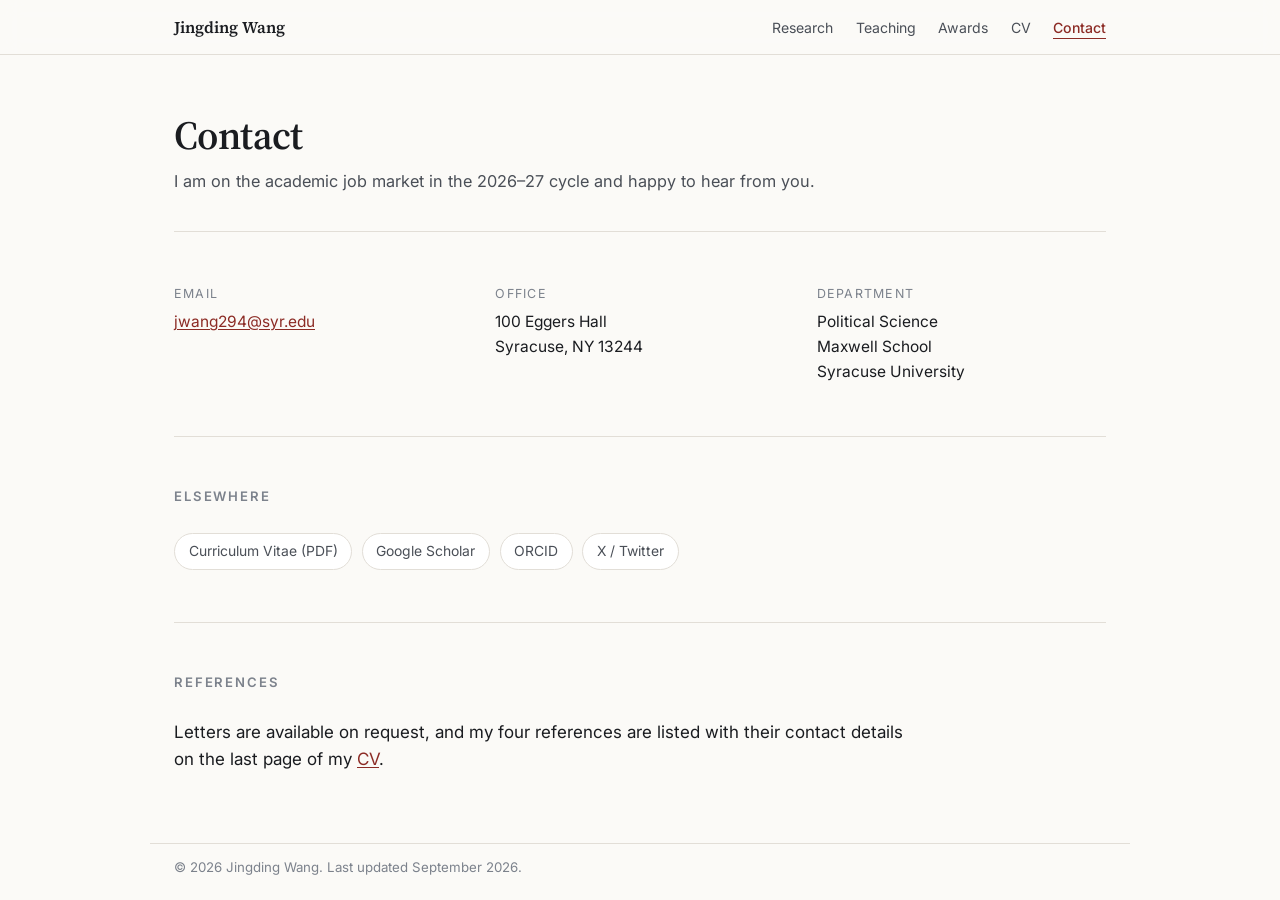
==== contact.html @ a8f8c458 "Split into separate Research, Teaching, Awards, CV, and Contact pages" ====
<!doctype html>
<html lang="en">
<head>
<meta charset="utf-8">
<meta name="viewport" content="width=device-width, initial-scale=1">
<title>Contact &middot; Jingding Wang</title>
<meta name="description" content="How to reach Jingding Wang at the Department of Political Science, Maxwell School, Syracuse University.">

<!-- Open Graph: controls how the link previews when it is shared or emailed. -->
<meta property="og:title" content="Contact &middot; Jingding Wang">
<meta property="og:description" content="How to reach Jingding Wang at the Department of Political Science, Maxwell School, Syracuse University.">
<meta property="og:type" content="website">

<link rel="preconnect" href="https://fonts.googleapis.com">
<link rel="preconnect" href="https://fonts.gstatic.com" crossorigin>
<link rel="stylesheet" href="https://fonts.googleapis.com/css2?family=Inter:wght@400;500;600&family=Source+Serif+4:opsz,wght@8..60,400;8..60,600&display=swap">
<link rel="stylesheet" href="style.css">
</head>
<body>

<!-- The nav is duplicated verbatim on every page. If you change one,
     change all six. -->
<nav class="nav">
  <div class="nav-inner">
    <a class="nav-name" href="index.html">Jingding Wang</a>
    <div class="nav-links">
      <a href="research.html">Research</a>
      <a href="teaching.html">Teaching</a>
      <a href="awards.html">Awards</a>
      <a href="cv.html">CV</a>
      <a href="contact.html" aria-current="page">Contact</a>
    </div>
  </div>
</nav>

<main class="wrap" id="top">

  <header class="page-head">
    <h1>Contact</h1>
    <p>I am on the academic job market in the 2026&ndash;27 cycle and happy to hear from you.</p>
  </header>

  <section>
    <div class="contact-grid">
      <div>
        <p class="label">Email</p>
        <p><a href="mailto:jwang294@syr.edu">jwang294@syr.edu</a></p>
      </div>
      <div>
        <p class="label">Office</p>
        <p>100 Eggers Hall<br>Syracuse, NY 13244</p>
      </div>
      <div>
        <p class="label">Department</p>
        <p>Political Science<br>Maxwell School<br>Syracuse University</p>
      </div>
    </div>
  </section>

  <section>
    <h2>Elsewhere</h2>
    <ul class="links">
      <li><a href="files/Wang_CV.pdf">Curriculum Vitae (PDF)</a></li>
      <!-- TODO: replace the "#" below with your real profile URLs, or delete the lines. -->
      <li><a href="#" data-placeholder>Google Scholar</a></li>
      <li><a href="#" data-placeholder>ORCID</a></li>
      <li><a href="#" data-placeholder>X / Twitter</a></li>
    </ul>
  </section>

  <section>
    <h2>References</h2>
    <p>
      Letters are available on request, and my four references are listed with their
      contact details on the last page of my
      <a href="files/Wang_CV.pdf">CV</a>.
    </p>
  </section>

</main>

<footer class="wrap">
  <p>&copy; 2026 Jingding Wang. Last updated September 2026.</p>
</footer>

</body>
</html>
---- style.css ----
/* ---------------------------------------------------------------
   Jingding Wang — personal research site
   Palette is defined once on :root; the dark block only re-points
   the same tokens so every color has a light definition to fall
   back on.
   --------------------------------------------------------------- */

:root {
  --ink:        #1a1c20;
  --ink-soft:   #4a4f57;
  --ink-faint:  #7c828c;
  --rule:       #e2ded7;
  --bg:         #fbfaf7;
  --bg-panel:   #ffffff;
  --accent:     #8c2b25;
  --accent-dim: #b5564e;

  --serif: "Source Serif 4", Charter, Georgia, "Times New Roman", serif;
  --sans:  "Inter", -apple-system, BlinkMacSystemFont, "Segoe UI", Helvetica, Arial, sans-serif;

  --measure: 68ch;
  --page:    980px;
}

@media (prefers-color-scheme: dark) {
  :root:not([data-theme="light"]) {
    --ink:        #e8e6e1;
    --ink-soft:   #b0aca5;
    --ink-faint:  #85817a;
    --rule:       #34363a;
    --bg:         #16171a;
    --bg-panel:   #1d1f23;
    --accent:     #e08a80;
    --accent-dim: #c26f66;
  }
}

:root[data-theme="dark"] {
  --ink:        #e8e6e1;
  --ink-soft:   #b0aca5;
  --ink-faint:  #85817a;
  --rule:       #34363a;
  --bg:         #16171a;
  --bg-panel:   #1d1f23;
  --accent:     #e08a80;
  --accent-dim: #c26f66;
}

* { box-sizing: border-box; }

html { scroll-behavior: smooth; scroll-padding-top: 5rem; }

body {
  margin: 0;
  background: var(--bg);
  color: var(--ink);
  font-family: var(--sans);
  font-size: 17px;
  line-height: 1.62;
  -webkit-font-smoothing: antialiased;
}

img { max-width: 100%; }

a {
  color: var(--accent);
  text-decoration-thickness: 1px;
  text-underline-offset: 2px;
}
a:hover { color: var(--accent-dim); }

/* ---------- layout ---------- */

.wrap {
  max-width: var(--page);
  margin: 0 auto;
  padding: 0 1.5rem;
}

section { padding: 3.25rem 0; border-top: 1px solid var(--rule); }
section:first-of-type { border-top: none; }

h1, h2, h3 { font-family: var(--serif); font-weight: 600; line-height: 1.2; }

h2 {
  font-size: 0.82rem;
  letter-spacing: 0.14em;
  text-transform: uppercase;
  font-family: var(--sans);
  font-weight: 600;
  color: var(--ink-faint);
  margin: 0 0 1.75rem;
}

h3 { font-size: 1.12rem; margin: 0 0 0.35rem; }

p { max-width: var(--measure); }

/* ---------- nav ---------- */

.nav {
  position: sticky;
  top: 0;
  z-index: 10;
  background: color-mix(in srgb, var(--bg) 88%, transparent);
  backdrop-filter: blur(10px);
  border-bottom: 1px solid var(--rule);
}

.nav-inner {
  max-width: var(--page);
  margin: 0 auto;
  padding: 0.85rem 1.5rem;
  display: flex;
  align-items: baseline;
  justify-content: space-between;
  gap: 1.5rem;
  flex-wrap: wrap;
}

.nav-name {
  font-family: var(--serif);
  font-size: 1.02rem;
  font-weight: 600;
  color: var(--ink);
  text-decoration: none;
  white-space: nowrap;
}

.nav-links {
  display: flex;
  gap: 1.4rem;
  font-size: 0.88rem;
  flex-wrap: wrap;
}

.nav-links a {
  color: var(--ink-soft);
  text-decoration: none;
}
.nav-links a:hover { color: var(--accent); }

/* ---------- hero ---------- */

.hero { padding: 4rem 0 3.25rem; }

.hero-grid {
  display: grid;
  grid-template-columns: 1fr 200px;
  gap: 3rem;
  align-items: start;
}

.hero h1 {
  font-size: clamp(2.2rem, 5vw, 3.1rem);
  margin: 0 0 0.5rem;
  letter-spacing: -0.015em;
}

.hero .role {
  font-size: 1.05rem;
  color: var(--ink-soft);
  margin: 0 0 0.15rem;
}

.hero .affil {
  font-size: 1.05rem;
  color: var(--ink-soft);
  margin: 0 0 1.6rem;
}

.hero .lede {
  font-size: 1.06rem;
  margin: 0 0 1.75rem;
}

/* Portrait: the <img> sits on top of the initials block, so if the
   file is missing the initials show through instead of a broken icon. */
.portrait {
  position: relative;
  width: 200px;
  aspect-ratio: 4 / 5;
  border-radius: 3px;
  overflow: hidden;
  background: var(--bg-panel);
  border: 1px solid var(--rule);
  display: grid;
  place-items: center;
}

.portrait span {
  font-family: var(--serif);
  font-size: 2.6rem;
  color: var(--ink-faint);
  letter-spacing: 0.06em;
}

.portrait img {
  position: absolute;
  inset: 0;
  width: 100%;
  height: 100%;
  object-fit: cover;
}

/* ---------- link row ---------- */

.links {
  display: flex;
  flex-wrap: wrap;
  gap: 0.6rem;
  padding: 0;
  margin: 0;
  list-style: none;
}

.links a {
  display: inline-block;
  padding: 0.4rem 0.85rem;
  border: 1px solid var(--rule);
  border-radius: 999px;
  font-size: 0.87rem;
  color: var(--ink-soft);
  text-decoration: none;
  background: var(--bg-panel);
  transition: border-color 0.15s, color 0.15s;
}

.links a:hover { border-color: var(--accent); color: var(--accent); }

/* ---------- research entries ---------- */

.entry {
  margin: 0 0 1.9rem;
  padding-left: 1.1rem;
  border-left: 2px solid var(--rule);
}
.entry:last-child { margin-bottom: 0; }

.entry .meta {
  font-size: 0.88rem;
  color: var(--ink-faint);
  margin: 0 0 0.55rem;
}

.entry .meta em { color: var(--ink-soft); }

.entry .abstract {
  font-size: 0.97rem;
  color: var(--ink-soft);
  margin: 0 0 0.6rem;
}

.entry .actions {
  display: flex;
  gap: 1rem;
  font-size: 0.86rem;
  flex-wrap: wrap;
}

.tag {
  display: inline-block;
  font-size: 0.7rem;
  letter-spacing: 0.08em;
  text-transform: uppercase;
  font-weight: 600;
  padding: 0.15rem 0.5rem;
  border-radius: 3px;
  background: color-mix(in srgb, var(--accent) 12%, transparent);
  color: var(--accent);
  vertical-align: 0.15em;
  margin-left: 0.5rem;
}

/* ---------- simple two-column rows (teaching, awards) ---------- */

.rows { margin: 0; padding: 0; list-style: none; }

.rows li {
  display: flex;
  justify-content: space-between;
  gap: 2rem;
  padding: 0.6rem 0;
  border-bottom: 1px solid var(--rule);
  font-size: 0.97rem;
}
.rows li:last-child { border-bottom: none; }

.rows .when {
  color: var(--ink-faint);
  font-size: 0.88rem;
  white-space: nowrap;
  font-variant-numeric: tabular-nums;
}

.sub {
  font-size: 0.86rem;
  letter-spacing: 0.06em;
  text-transform: uppercase;
  color: var(--ink-faint);
  font-weight: 600;
  margin: 2rem 0 0.75rem;
}
.sub:first-child { margin-top: 0; }

/* ---------- contact ---------- */

.contact-grid {
  display: grid;
  grid-template-columns: repeat(auto-fit, minmax(220px, 1fr));
  gap: 2rem;
}

.contact-grid p { margin: 0; font-size: 0.97rem; }

.contact-grid .label {
  font-size: 0.78rem;
  letter-spacing: 0.1em;
  text-transform: uppercase;
  color: var(--ink-faint);
  margin-bottom: 0.3rem;
}

footer {
  border-top: 1px solid var(--rule);
  padding: 2rem 0 3rem;
  font-size: 0.83rem;
  color: var(--ink-faint);
}

/* ---------- responsive ---------- */

@media (max-width: 720px) {
  .hero-grid { grid-template-columns: 1fr; gap: 2rem; }
  .portrait { width: 150px; }
  .hero { padding: 2.5rem 0 2rem; }
  .rows li { flex-direction: column; gap: 0.15rem; }
  section { padding: 2.5rem 0; }
}

/* On a phone the nav name plus five links wraps to two tall rows; tightening
   the links keeps the whole bar on one line beside the name. */
@media (max-width: 480px) {
  .nav-inner { padding: 0.7rem 1.25rem; gap: 0.5rem; }
  .nav-name { font-size: 0.95rem; }
  .nav-links { gap: 0.85rem; font-size: 0.8rem; }
}

/* ===============================================================
   Multi-page additions
   =============================================================== */

/* Current page in the nav gets the accent + a rule under it. */
.nav-links a[aria-current="page"] {
  color: var(--accent);
  font-weight: 500;
  box-shadow: inset 0 -1px 0 0 var(--accent);
}

/* Subpage banner: title plus one orienting sentence. Stands in for the
   hero, so it carries the same top spacing. */
.page-head {
  padding: 3.5rem 0 2.25rem;
  border-bottom: 1px solid var(--rule);
}

.page-head h1 {
  font-size: clamp(1.9rem, 4vw, 2.5rem);
  margin: 0 0 0.6rem;
  letter-spacing: -0.015em;
}

.page-head p {
  margin: 0;
  color: var(--ink-soft);
  font-size: 1.02rem;
}

/* On subpages the first section sits under .page-head, which already
   draws a rule — a second one doubles it up. */
.page-head + section { border-top: none; }

/* Homepage teaser cards linking through to the full pages. */
.cards {
  display: grid;
  grid-template-columns: repeat(auto-fit, minmax(230px, 1fr));
  gap: 1rem;
  margin: 0;
  padding: 0;
  list-style: none;
}

.cards a {
  display: block;
  height: 100%;
  padding: 1.15rem 1.25rem;
  border: 1px solid var(--rule);
  border-radius: 4px;
  background: var(--bg-panel);
  text-decoration: none;
  transition: border-color 0.15s, transform 0.15s;
}

.cards a:hover { border-color: var(--accent); transform: translateY(-2px); }

.cards .card-title {
  font-family: var(--serif);
  font-size: 1.05rem;
  font-weight: 600;
  color: var(--ink);
  margin: 0 0 0.3rem;
}

.cards .card-note {
  font-size: 0.89rem;
  color: var(--ink-soft);
  margin: 0;
  max-width: none;
}

/* CV page: the PDF is embedded so visitors can read it without a
   download, with the download link kept above it for anyone whose
   browser refuses to render PDFs inline (most phones). */
.pdf-frame {
  width: 100%;
  height: 78vh;
  min-height: 480px;
  border: 1px solid var(--rule);
  border-radius: 4px;
  background: var(--bg-panel);
}

@media (max-width: 720px) {
  .page-head { padding: 2.25rem 0 1.75rem; }
  .pdf-frame { height: 60vh; min-height: 360px; }
}

/* Awarding institution under a grant title. Unlike .when it must wrap —
   "Moynihan Institute of Global Affairs" would otherwise push the page
   sideways on a phone. */
.rows .org {
  display: block;
  font-size: 0.86rem;
  color: var(--ink-faint);
  font-style: italic;
  margin-top: 0.1rem;
}
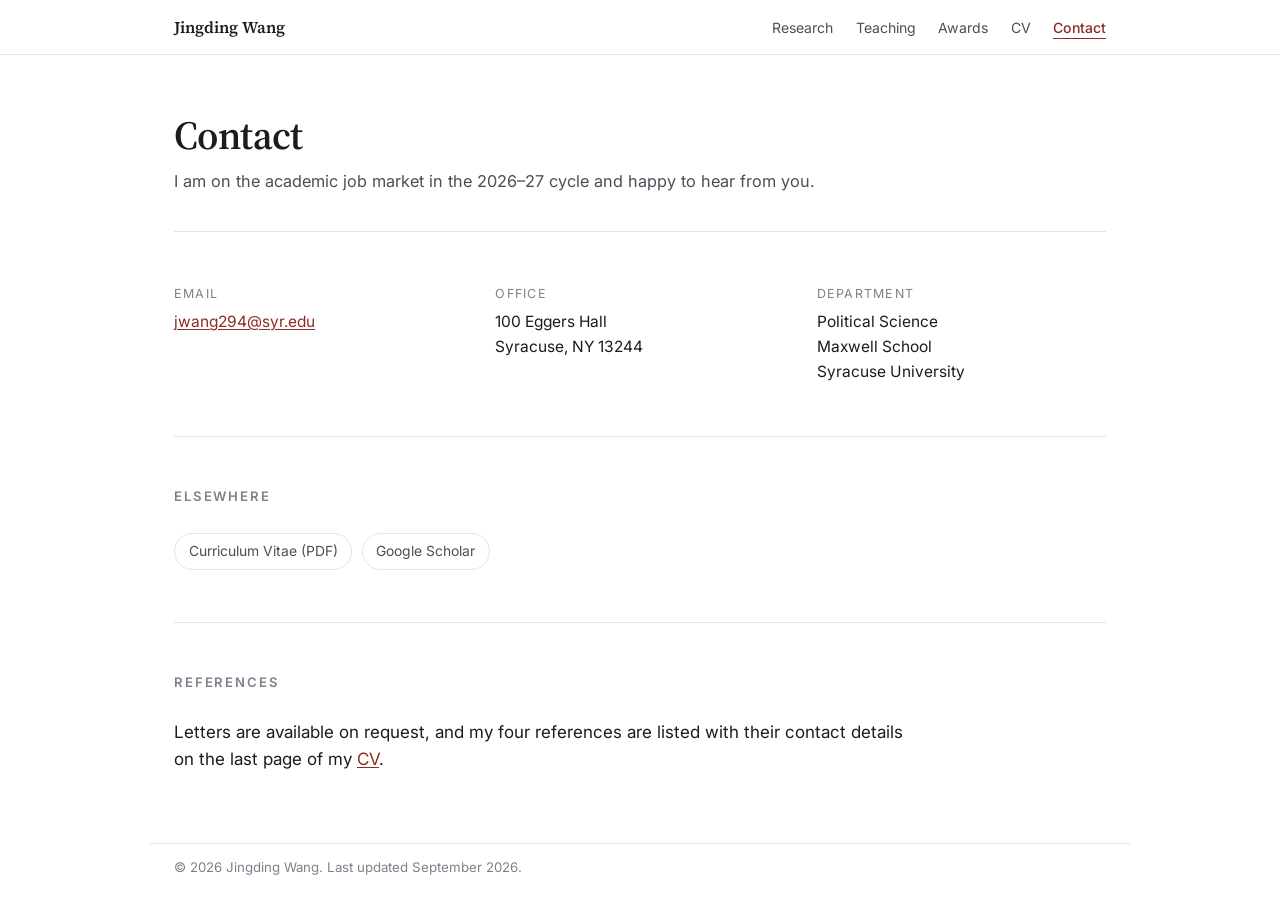
==== commit a08ec55d: "Update to the 15 October CV Carries its substantive changes onto the site:  - Deflected Disruption i" ====
--- a/contact.html
+++ b/contact.html
@@ -60,11 +60,8 @@
   <section>
     <h2>Elsewhere</h2>
     <ul class="links">
-      <li><a href="files/Wang_CV.pdf">Curriculum Vitae (PDF)</a></li>
-      <!-- TODO: replace the "#" below with your real profile URLs, or delete the lines. -->
-      <li><a href="#" data-placeholder>Google Scholar</a></li>
-      <li><a href="#" data-placeholder>ORCID</a></li>
-      <li><a href="#" data-placeholder>X / Twitter</a></li>
+      <li><a href="files/Wang_CV.pdf?v=2026-10-15">Curriculum Vitae (PDF)</a></li>
+      <li><a href="https://scholar.google.com/citations?user=R_CDEx8AAAAJ&amp;hl=en">Google Scholar</a></li>
     </ul>
   </section>
 
@@ -73,7 +70,7 @@
     <p>
       Letters are available on request, and my four references are listed with their
       contact details on the last page of my
-      <a href="files/Wang_CV.pdf">CV</a>.
+      <a href="files/Wang_CV.pdf?v=2026-10-15">CV</a>.
     </p>
   </section>
 
--- a/style.css
+++ b/style.css
@@ -9,8 +9,8 @@
   --ink:        #1a1c20;
   --ink-soft:   #4a4f57;
   --ink-faint:  #7c828c;
-  --rule:       #e2ded7;
-  --bg:         #fbfaf7;
+  --rule:       #e5e5e5;
+  --bg:         #ffffff;
   --bg-panel:   #ffffff;
   --accent:     #8c2b25;
   --accent-dim: #b5564e;
